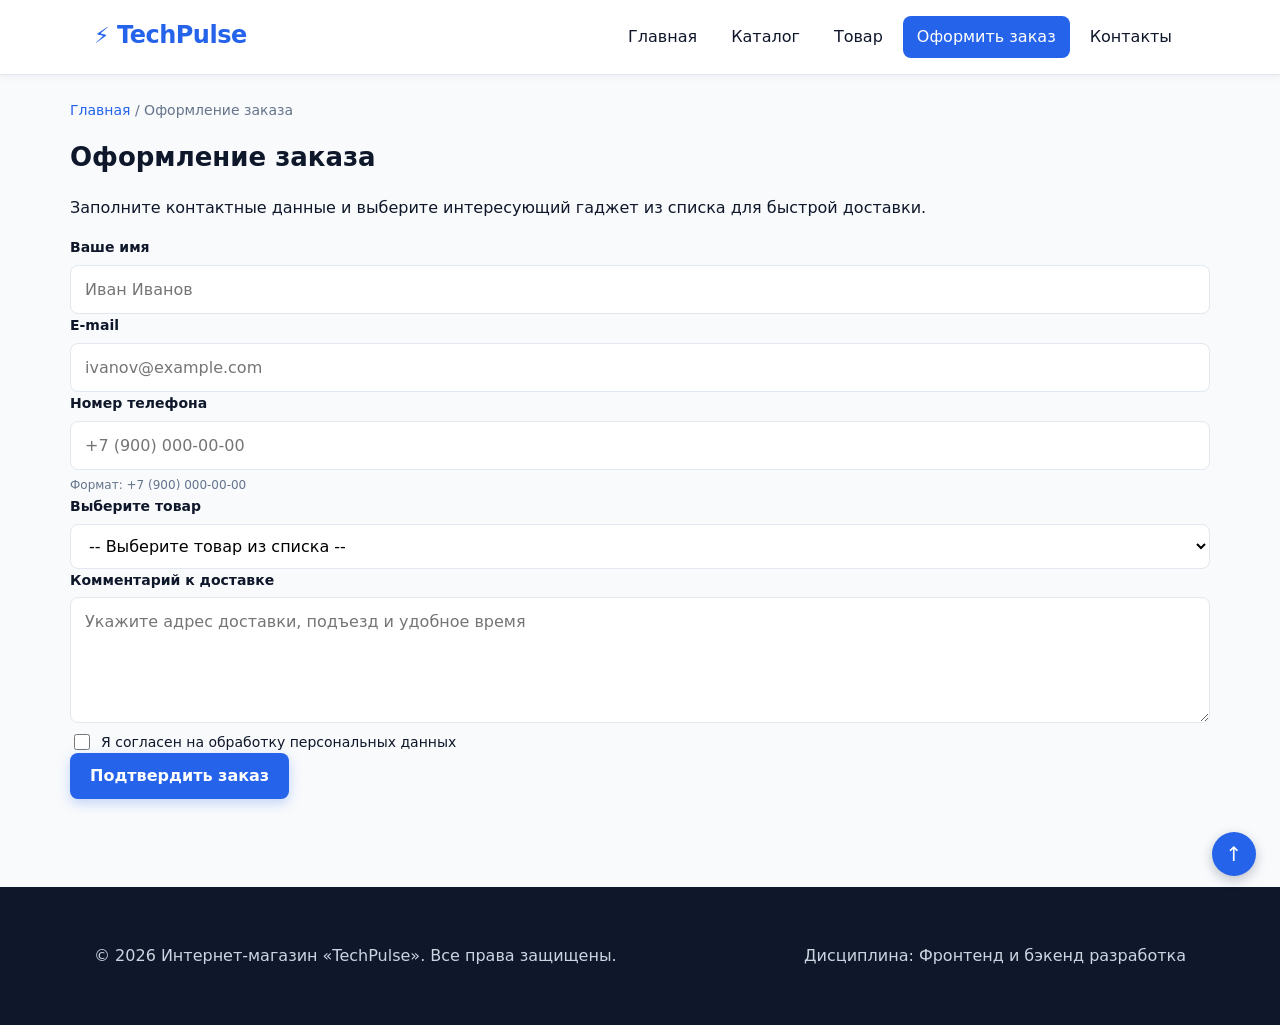
==== order.html @ 02a555d0 "feat: добавлена адаптивная верстка (КР №3)" ====
<!doctype html>
<html lang="ru">
  <head>
    <meta charset="UTF-8" />
    <meta name="viewport" content="width=device-width, initial-scale=1.0" />
    <meta
      name="description"
      content="Страница оформления онлайн-заказа в магазине TechPulse."
    />
    <title>Оформление заказа — TechPulse</title>
    <link rel="stylesheet" href="css/style.css" />
    <link rel="stylesheet" href="css/responsive.css" />
    <script src="js/main.js" defer></script>
  </head>
  <body>
    <header class="site-header">
      <div class="site-header__inner">
        <a class="site-header__logo" href="index.html">TechPulse</a>
        <nav class="site-nav" aria-label="Основная навигация">
          <ul class="site-nav__list">
            <li class="site-nav__item">
              <a class="site-nav__link" href="index.html">Главная</a>
            </li>
            <li class="site-nav__item">
              <a class="site-nav__link" href="catalog.html">Каталог</a>
            </li>
            <li class="site-nav__item">
              <a class="site-nav__link" href="product.html">Товар</a>
            </li>
            <li class="site-nav__item">
              <a class="site-nav__link site-nav__link--active" href="order.html"
                >Оформить заказ</a
              >
            </li>
            <li class="site-nav__item">
              <a class="site-nav__link" href="contacts.html">Контакты</a>
            </li>
          </ul>
        </nav>
      </div>
    </header>

    <main>
      <nav class="breadcrumbs" aria-label="Хлебные крошки">
        <a class="breadcrumbs__link" href="index.html">Главная</a>
        <span class="breadcrumbs__current">Оформление заказа</span>
      </nav>

      <section class="section order-page">
        <h1 class="section__title">Оформление заказа</h1>
        <p>
          Заполните контактные данные и выберите интересующий гаджет из списка
          для быстрой доставки.
        </p>

        <form
          class="order-form order-form--page"
          id="order-page-form"
          action="#"
          method="post"
          novalidate
        >
          <div class="order-form__field">
            <label class="order-form__label" for="page-order-name"
              >Ваше имя</label
            >
            <input
              class="order-form__input"
              id="page-order-name"
              name="name"
              type="text"
              placeholder="Иван Иванов"
              minlength="2"
              required
            />
          </div>

          <div class="order-form__field">
            <label class="order-form__label" for="page-order-email"
              >E-mail</label
            >
            <input
              class="order-form__input"
              id="page-order-email"
              name="email"
              type="email"
              placeholder="ivanov@example.com"
              required
            />
          </div>

          <div class="order-form__field">
            <label class="order-form__label" for="page-order-phone"
              >Номер телефона</label
            >
            <input
              class="order-form__input"
              id="page-order-phone"
              name="phone"
              type="tel"
              placeholder="+7 (900) 000-00-00"
              pattern="^\+7 \(\d{3}\) \d{3}-\d{2}-\d{2}$"
              required
            />
            <small class="order-form__help">Формат: +7 (900) 000-00-00</small>
          </div>

          <div class="order-form__field">
            <label class="order-form__label" for="page-order-product"
              >Выберите товар</label
            >
            <select
              class="order-form__select"
              id="page-order-product"
              name="product"
              required
            >
              <option value="">-- Выберите товар из списка --</option>
              <option value="1">Наушники Pulse Audio Pro (12 990 руб.)</option>
              <option value="2">Клавиатура KeyChronos K8 (8 490 руб.)</option>
              <option value="3">Смарт-часы ChronoFit X (9 990 руб.)</option>
              <option value="4">Мышь GlideMaster Pro (5 490 руб.)</option>
              <option value="5">Колонка BassBoom Mini (6 200 руб.)</option>
              <option value="6">Микрофон VoiceCast USB (7 900 руб.)</option>
            </select>
          </div>

          <div class="order-form__field order-form__field--wide">
            <label class="order-form__label" for="page-order-comment"
              >Комментарий к доставке</label
            >
            <textarea
              class="order-form__textarea"
              id="page-order-comment"
              name="comment"
              rows="4"
              placeholder="Укажите адрес доставки, подъезд и удобное время"
            ></textarea>
          </div>

          <div class="order-form__field order-form__field--checkbox">
            <label class="order-form__checkbox-label">
              <input
                class="order-form__checkbox"
                id="page-order-agreement"
                name="agreement"
                type="checkbox"
                required
              />
              Я согласен на обработку персональных данных
            </label>
          </div>

          <div class="order-form__actions">
            <button class="button button--primary" type="submit">
              Подтвердить заказ
            </button>
          </div>
        </form>
      </section>
    </main>

    <footer class="site-footer">
      <div class="site-footer__inner">
        <p>&copy; 2026 Интернет-магазин «TechPulse». Все права защищены.</p>
        <p>Дисциплина: Фронтенд и бэкенд разработка</p>
      </div>
    </footer>

    <a class="scroll-top-btn" href="#" aria-label="Наверх">↑</a>
    <p class="success-message" id="success-message" hidden>
      Форма успешно отправлена!
    </p>
  </body>
</html>
---- css/style.css ----
/* ===============================
   1. Переменные проекта
   =============================== */
:root {
  --color-bg: #f8fafc;
  --color-text: #0f172a;
  --color-muted: #64748b;
  --color-primary: #2563eb;
  --color-primary-dark: #1d4ed8;
  --color-border: #e2e8f0;
  --color-surface: #ffffff;
  --color-surface-accent: #eff6ff;
  --color-danger: #e11d48;
  --color-success: #16a34a;
  --color-success-bg: #f0fdf4;
  --color-white: #ffffff;

  --space-xs: 6px;
  --space-sm: 10px;
  --space-md: 16px;
  --space-lg: 24px;
  --space-xl: 40px;

  --radius-sm: 8px;
  --radius-md: 12px;
  --radius-lg: 18px;

  --shadow-sm: 0 2px 8px rgba(15, 23, 42, 0.05);
  --shadow-md: 0 10px 25px -5px rgba(15, 23, 42, 0.1);
  --shadow-lg: 0 20px 35px -10px rgba(37, 99, 235, 0.18);

  --container-width: 1140px;
}

/* ===============================
   2. Базовые стили
   =============================== */
* {
  box-sizing: border-box;
}

html {
  scroll-behavior: smooth;
}

body {
  margin: 0;
  font-family: 'Segoe UI', system-ui, -apple-system, Arial, sans-serif;
  line-height: 1.6;
  color: var(--color-text);
  background-color: var(--color-bg);
}

main {
  padding: var(--space-lg);
}

/* Подсветка целевого якоря */
:target {
  outline: 2px dashed var(--color-primary);
  outline-offset: 6px;
  border-radius: var(--radius-sm);
}

/* ===============================
   3. Блок кнопки (button)
   =============================== */
.button {
  display: inline-flex;
  align-items: center;
  justify-content: center;
  padding: 10px 20px;
  border: none;
  border-radius: var(--radius-sm);
  font: inherit;
  font-weight: 600;
  text-decoration: none;
  cursor: pointer;
  transition:
    background-color 0.2s ease,
    color 0.2s ease,
    transform 0.15s ease,
    box-shadow 0.2s ease;
}

.button:active {
  transform: translateY(1px);
}

.button--primary {
  color: var(--color-white);
  background-color: var(--color-primary);
  box-shadow: 0 4px 12px rgba(37, 99, 235, 0.25);
}

.button--primary:hover {
  background-color: var(--color-primary-dark);
  box-shadow: 0 6px 16px rgba(37, 99, 235, 0.35);
}

.button--secondary {
  color: var(--color-primary);
  background-color: var(--color-surface);
  border: 1.5px solid var(--color-primary);
}

.button--secondary:hover {
  color: var(--color-white);
  background-color: var(--color-primary);
}

.button:focus-visible {
  outline: 2px solid var(--color-primary);
  outline-offset: 3px;
}

.button:disabled,
.button--disabled {
  opacity: 0.6;
  cursor: not-allowed;
}

/* ===============================
   4. Шапка и навигация (site-header, site-nav)
   =============================== */
.site-header {
  background-color: var(--color-surface);
  border-bottom: 1px solid var(--color-border);
  box-shadow: var(--shadow-sm);
  position: sticky;
  top: 0;
  z-index: 50;
}

.site-header__inner {
  max-width: var(--container-width);
  margin: 0 auto;
  padding: var(--space-md) var(--space-lg);
  display: flex;
  flex-wrap: wrap;
  justify-content: space-between;
  align-items: center;
  gap: var(--space-md);
}

.site-header__logo {
  font-size: 24px;
  font-weight: 800;
  letter-spacing: -0.5px;
  color: var(--color-primary);
  text-decoration: none;
  display: inline-flex;
  align-items: center;
  gap: 8px;
  transition: opacity 0.2s ease;
}

.site-header__logo::before {
  content: '⚡';
  font-size: 22px;
}

.site-header__logo:hover {
  opacity: 0.85;
}

.site-nav__list {
  display: flex;
  flex-wrap: wrap;
  justify-content: center;
  align-items: center;
  gap: var(--space-xs);
  padding: 0;
  margin: 0;
  list-style: none;
}

.site-nav__item {
  margin-bottom: 0;
}

.site-nav__link {
  display: inline-block;
  padding: 8px 14px;
  color: var(--color-text);
  font-weight: 500;
  text-decoration: none;
  border-radius: var(--radius-sm);
  transition:
    background-color 0.2s ease,
    color 0.2s ease;
}

.site-nav__link:hover {
  color: var(--color-primary);
  background-color: var(--color-surface-accent);
}

.site-nav__link:focus-visible {
  outline: 2px solid var(--color-primary);
  outline-offset: 3px;
}

.site-nav__link--active {
  color: var(--color-white);
  background-color: var(--color-primary);
}

.site-nav__link--active:hover {
  color: var(--color-white);
  background-color: var(--color-primary-dark);
}

/* ===============================
   5. Хлебные крошки (breadcrumbs)
   =============================== */
.breadcrumbs {
  max-width: var(--container-width);
  margin: 0 auto var(--space-md);
  font-size: 14px;
  color: var(--color-muted);
}

.breadcrumbs__link {
  color: var(--color-primary);
  text-decoration: none;
  font-weight: 500;
}

.breadcrumbs__link:hover {
  text-decoration: underline;
}

.breadcrumbs__current::before {
  content: ' / ';
  color: var(--color-muted);
}

/* ===============================
   6. Основные компоненты страниц (hero, section, aside-info)
   =============================== */
.hero {
  max-width: var(--container-width);
  margin: 0 auto var(--space-xl);
  padding: var(--space-xl);
  background: linear-gradient(135deg, #1e3a8a 0%, #2563eb 60%, #3b82f6 100%);
  color: var(--color-white);
  border-radius: var(--radius-lg);
  box-shadow: var(--shadow-lg);
}

.hero__title {
  margin-top: 0;
  margin-bottom: var(--space-sm);
  font-size: clamp(28px, 4vw, 42px);
  line-height: 1.2;
}

.hero__text {
  max-width: 650px;
  margin-bottom: var(--space-lg);
  font-size: 18px;
  color: rgba(255, 255, 255, 0.9);
}

.hero .button--primary {
  background-color: var(--color-white);
  color: var(--color-primary);
}

.hero .button--primary:hover {
  background-color: #f1f5f9;
}

.section {
  max-width: var(--container-width);
  margin: 0 auto var(--space-xl);
}

.section__title {
  margin-top: 0;
  margin-bottom: var(--space-md);
  font-size: 26px;
}

.advantages-list {
  display: grid;
  grid-template-columns: repeat(auto-fit, minmax(230px, 1fr));
  gap: var(--space-md);
  padding: 0;
  list-style: none;
}

.advantages-list li {
  padding: var(--space-md);
  background-color: var(--color-surface);
  border: 1px solid var(--color-border);
  border-radius: var(--radius-md);
  box-shadow: var(--shadow-sm);
  font-weight: 500;
}

.advantages-list li::before {
  content: '✓ ';
  color: var(--color-primary);
  font-weight: 700;
}

.aside-info {
  max-width: var(--container-width);
  margin: 0 auto var(--space-xl);
  padding: var(--space-lg);
  border-left: 5px solid var(--color-primary);
  border-radius: 0 var(--radius-md) var(--radius-md) 0;
  background-color: var(--color-surface-accent);
  box-shadow: var(--shadow-sm);
}

.aside-info__title {
  margin-top: 0;
  color: var(--color-primary-dark);
}

.aside-info__text {
  margin-bottom: 0;
}

/* ===============================
   7. Карточки и сетка товаров (products-grid, product-card)
   =============================== */
.products-grid {
  display: grid;
  grid-template-columns: repeat(3, 1fr);
  gap: var(--space-lg);
  align-items: stretch; /* Растягивает все карточки в ряду до одинаковой высоты */
}

.product-card {
  display: flex;
  flex-direction: column;
  height: 100%;
  gap: var(--space-sm);
  padding: var(--space-md);
  border: 1px solid var(--color-border);
  border-radius: var(--radius-md);
  background-color: var(--color-surface);
  box-shadow: var(--shadow-sm);
  transition:
    border-color 0.25s ease,
    transform 0.25s ease,
    box-shadow 0.25s ease;
}

.product-card:hover {
  border-color: var(--color-primary);
  transform: translateY(-4px);
  box-shadow: var(--shadow-md);
}

.product-card__image {
  width: 100%;
  height: 210px;
  object-fit: cover;
  border-radius: var(--radius-sm);
  background-color: #f1f5f9;
  margin-bottom: var(--space-xs);
}

.product-card--featured {
  border: 2px solid var(--color-primary);
}

.product-card--discount {
  border: 2px solid var(--color-danger);
}

.product-card__title {
  margin: 0;
  font-size: 19px;
  line-height: 1.3;
  min-height: 2.6em; /* Резервирует место ровно под 2 строки, чтобы описание ниже начиналось на одном уровне */
  display: flex;
  align-items: flex-start;
  color: var(--color-text);
}

.product-card__description {
  margin: 0;
  font-size: 14px;
  line-height: 1.5;
  color: var(--color-muted);
  flex-grow: 1; /* Занимает всё свободное место, выравнивая блок цены внизу */
}

.product-card__price {
  margin: auto 0 var(--space-xs) 0; /* Прижимает цену к низу на одну линию во всех карточках */
  font-size: 18px;
  font-weight: 800;
  color: var(--color-text);
}

.product-card--discount .product-card__price {
  color: var(--color-danger);
}

.product-card__button {
  align-self: stretch;
  text-align: center;
}

/* ===============================
   8. Страница каталога и фильтры (catalog-layout, catalog-filters, filters-form)
   =============================== */
.catalog-layout {
  max-width: var(--container-width);
  margin: 0 auto var(--space-xl);
  display: grid;
  grid-template-columns: 270px 1fr;
  grid-template-areas: 'filters products';
  gap: var(--space-lg);
  align-items: start;
}

.catalog-filters {
  grid-area: filters;
  padding: var(--space-lg);
  border: 1px solid var(--color-border);
  border-radius: var(--radius-md);
  background-color: var(--color-surface);
  box-shadow: var(--shadow-sm);
}

.catalog-filters__title {
  margin-top: 0;
  font-size: 20px;
}

.catalog-products {
  grid-area: products;
}

.catalog-products__title {
  margin-top: 0;
}

.filters-form {
  display: grid;
  gap: var(--space-md);
}

.filters-form__group {
  margin: 0;
  padding: var(--space-md);
  border: 1px solid var(--color-border);
  border-radius: var(--radius-sm);
  background-color: var(--color-bg);
}

.filters-form__legend {
  font-weight: 700;
  padding: 0 6px;
}

.filters-form__label {
  display: flex;
  align-items: center;
  gap: 8px;
  margin-bottom: var(--space-sm);
  cursor: pointer;
  font-size: 14px;
}

.filters-form__input {
  width: 100%;
  padding: 8px 12px;
  border: 1px solid var(--color-border);
  border-radius: var(--radius-sm);
  font: inherit;
  background-color: var(--color-surface);
  margin-bottom: var(--space-xs);
}

/* ===============================
   9. Модальное окно и форма заявки (order-dialog, order-form)
   =============================== */
.order-dialog {
  width: min(100% - 32px, 540px);
  padding: var(--space-xl);
  border: none;
  border-radius: var(--radius-lg);
  box-shadow: var(--shadow-md);
}

.order-dialog::backdrop {
  background-color: rgba(15, 23, 42, 0.6);
  backdrop-filter: blur(3px);
}

.order-dialog__title {
  margin-top: 0;
}

.order-form__field {
  margin-bottom: var(--space-md);
}

.order-form__label {
  display: block;
  margin-bottom: var(--space-xs);
  font-weight: 600;
  font-size: 14px;
}

.order-form__input,
.order-form__select,
.order-form__textarea {
  width: 100%;
  padding: 11px 14px;
  border: 1px solid var(--color-border);
  border-radius: var(--radius-sm);
  font: inherit;
  background-color: var(--color-surface);
  transition: border-color 0.2s ease, box-shadow 0.2s ease;
}

.order-form__checkbox-label {
  display: flex;
  align-items: center;
  gap: 8px;
  cursor: pointer;
  font-size: 14px;
}

.order-form__checkbox {
  width: 16px;
  height: 16px;
}

.order-form__help {
  display: block;
  margin-top: var(--space-xs);
  color: var(--color-muted);
  font-size: 12px;
}

.order-form__input:hover,
.order-form__select:hover,
.order-form__textarea:hover {
  border-color: var(--color-primary);
}

.order-form__input:focus-visible,
.order-form__select:focus-visible,
.order-form__textarea:focus-visible {
  outline: none;
  border-color: var(--color-primary);
  box-shadow: 0 0 0 3px rgba(37, 99, 235, 0.2);
}

[aria-invalid='true'] {
  border-color: var(--color-danger);
}

.order-form__actions {
  display: flex;
  gap: var(--space-md);
  margin-top: var(--space-lg);
}

/* Сообщение об успешной отправке */
.success-message {
  max-width: var(--container-width);
  margin: var(--space-lg) auto;
  padding: var(--space-md) var(--space-lg);
  border-left: 4px solid var(--color-success);
  border-radius: var(--radius-sm);
  background-color: var(--color-success-bg);
  font-weight: 600;
  color: var(--color-success);
}

/* ===============================
   10. Подвал сайта (site-footer)
   =============================== */
.site-footer {
  background-color: #0f172a;
  color: #cbd5e1;
  margin-top: var(--space-xl);
}

.site-footer__inner {
  max-width: var(--container-width);
  margin: 0 auto;
  padding: var(--space-xl) var(--space-lg);
  display: flex;
  flex-wrap: wrap;
  justify
---- css/responsive.css ----
/* ==========================================================================
   Адаптивные стили для контрольной работы №3.
   Подход: Mobile First.
   Базовые стили рассчитаны на мобильный экран.
   Расширения добавляются через min-width медиазапросы.
   ========================================================================== */

/* ==========================================================================
   1. Базовые правила (Mobile First)
   ========================================================================== */
*,
*::before,
*::after {
  box-sizing: border-box;
}

html {
  scroll-behavior: smooth;
}

img,
video,
picture {
  max-width: 100%;
  height: auto;
}

body {
  overflow-x: hidden; /* временная защита от горизонтального скролла */
}

/* ==========================================================================
   2. Основные контейнеры и отступы
   ========================================================================== */
main {
  padding: var(--space-md);
}

/* Секции и крупные блоки: уменьшаем вертикальные отступы на мобильном */
.section,
.hero,
.aside-info {
  margin-bottom: var(--space-lg);
}

/* ==========================================================================
   3. Шапка и навигация
   ========================================================================== */
.site-header {
  position: static; /* на мобильном отключаем sticky */
}

.site-header__inner {
  flex-direction: column;
  align-items: stretch;
  gap: var(--space-sm);
  padding: var(--space-sm) var(--space-md);
}

.site-header__logo {
  align-self: flex-start;
}

.site-nav {
  width: 100%;
}

.site-nav__list {
  flex-direction: column;
  align-items: stretch;
  gap: 4px;
}

.site-nav__link {
  display: block;
  padding: 12px 14px; /* удобная зона нажатия */
}

/* ==========================================================================
   4. Hero-блок
   ========================================================================== */
.hero {
  padding: clamp(24px, 6vw, var(--space-xl));
}

.hero__title {
  font-size: clamp(24px, 5vw + 8px, 42px);
}

.hero__text {
  font-size: clamp(15px, 1.2vw + 10px, 18px);
  margin-bottom: var(--space-md);
}

/* ==========================================================================
   5. Сетка карточек товаров
   ========================================================================== */
.products-grid {
  grid-template-columns: 1fr;
  gap: var(--space-md);
}

.product-card__image {
  width: 100%;
  height: auto;
  aspect-ratio: 3 / 2;
  object-fit: cover;
}

/* ==========================================================================
   6. Каталог и боковой фильтр
   ========================================================================== */
.catalog-layout {
  display: grid;
  grid-template-columns: 1fr;
  grid-template-areas:
    'products'
    'filters';
  gap: var(--space-md);
}

.catalog-filters {
  padding: var(--space-md);
}

/* ==========================================================================
   7. Форма заявки
   ========================================================================== */
.order-dialog {
  width: calc(100% - 24px);
  padding: var(--space-lg);
}

.order-form__field,
.order-form__actions {
  margin-top: 0;
  margin-bottom: 0;
}

.order-form__input,
.order-form__select,
.order-form__textarea {
  width: 100%;
  min-height: 44px;
  font-size: 16px; /* предотвращает автозум на iOS */
}

.order-form__actions {
  flex-direction: column;
}

.order-form__actions .button {
  width: 100%;
}

/* ==========================================================================
   8. Таблица характеристик
   ========================================================================== */
.table-wrapper {
  overflow-x: auto;
  -webkit-overflow-scrolling: touch;
  margin-block: var(--space-md);
}

.product-table {
  width: 100%;
  min-width: 560px;
  border-collapse: collapse;
}

/* ==========================================================================
   9. Кнопка «Наверх» (класс есть в HTML, но не был оформлен в style.css)
   ========================================================================== */
.scroll-top-btn {
  position: fixed;
  right: 16px;
  bottom: 16px;
  width: 44px;
  height: 44px;
  display: inline-flex;
  align-items: center;
  justify-content: center;
  border-radius: 50%;
  background-color: var(--color-primary, #2563eb);
  color: var(--color-white, #fff);
  text-decoration: none;
  font-size: 20px;
  line-height: 1;
  box-shadow: 0 4px 12px rgba(15, 23, 42, 0.25);
  z-index: 40;
}

/* ==========================================================================
   10. Планшет (min-width: 768px)
   ========================================================================== */
@media (min-width: 768px) {
  main {
    padding: var(--space-lg);
  }

  .site-header {
    position: sticky;
    top: 0;
    z-index: 100;
  }

  .site-header__inner {
    flex-direction: row;
    flex-wrap: wrap;
    justify-content: space-between;
    align-items: center;
    padding: var(--space-md) var(--space-lg);
  }

  .site-nav {
    width: auto;
  }

  .site-nav__list {
    flex-direction: row;
    flex-wrap: wrap;
    align-items: center;
    gap: var(--space-xs);
  }

  .site-nav__link {
    padding: 8px 14px;
  }

  .products-grid {
    grid-template-columns: repeat(2, minmax(0, 1fr));
    gap: var(--space-lg);
  }

  .catalog-layout {
    grid-template-columns: 270px minmax(0, 1fr);
    grid-template-areas: 'filters products';
    align-items: start;
  }

  .catalog-filters {
    padding: var(--space-lg);
  }

  /* Форма — 2 колонки */
  .order-form {
    grid-template-columns: repeat(2, minmax(0, 1fr));
  }

  .order-form__field--wide,
  .order-form__field--checkbox,
  .order-form__actions {
    grid-column: 1 / -1;
  }

  .order-form__actions {
    flex-direction: row;
  }

  .order-form__actions .button {
    width: auto;
  }

  .scroll-top-btn {
    right: 24px;
    bottom: 24px;
  }
}

/* ==========================================================================
   11. Desktop (min-width: 1024px)
   ========================================================================== */
@media (min-width: 1024px) {
  .products-grid {
    grid-template-columns: repeat(3, minmax(0, 1fr));
  }

  .catalog-layout {
    grid-template-columns: 270px minmax(0, 1fr);
  }
}

/* ==========================================================================
   Примечание.
   В style.css правило .site-footer__inner обрывается на свойстве `justify`
   (видимо, файл был частично потерян при копировании).
   Дополняем его здесь, чтобы подвал выглядел корректно.
   ========================================================================== */
.site-footer__inner {
  justify-content: space-between;
  align-items: center;
}
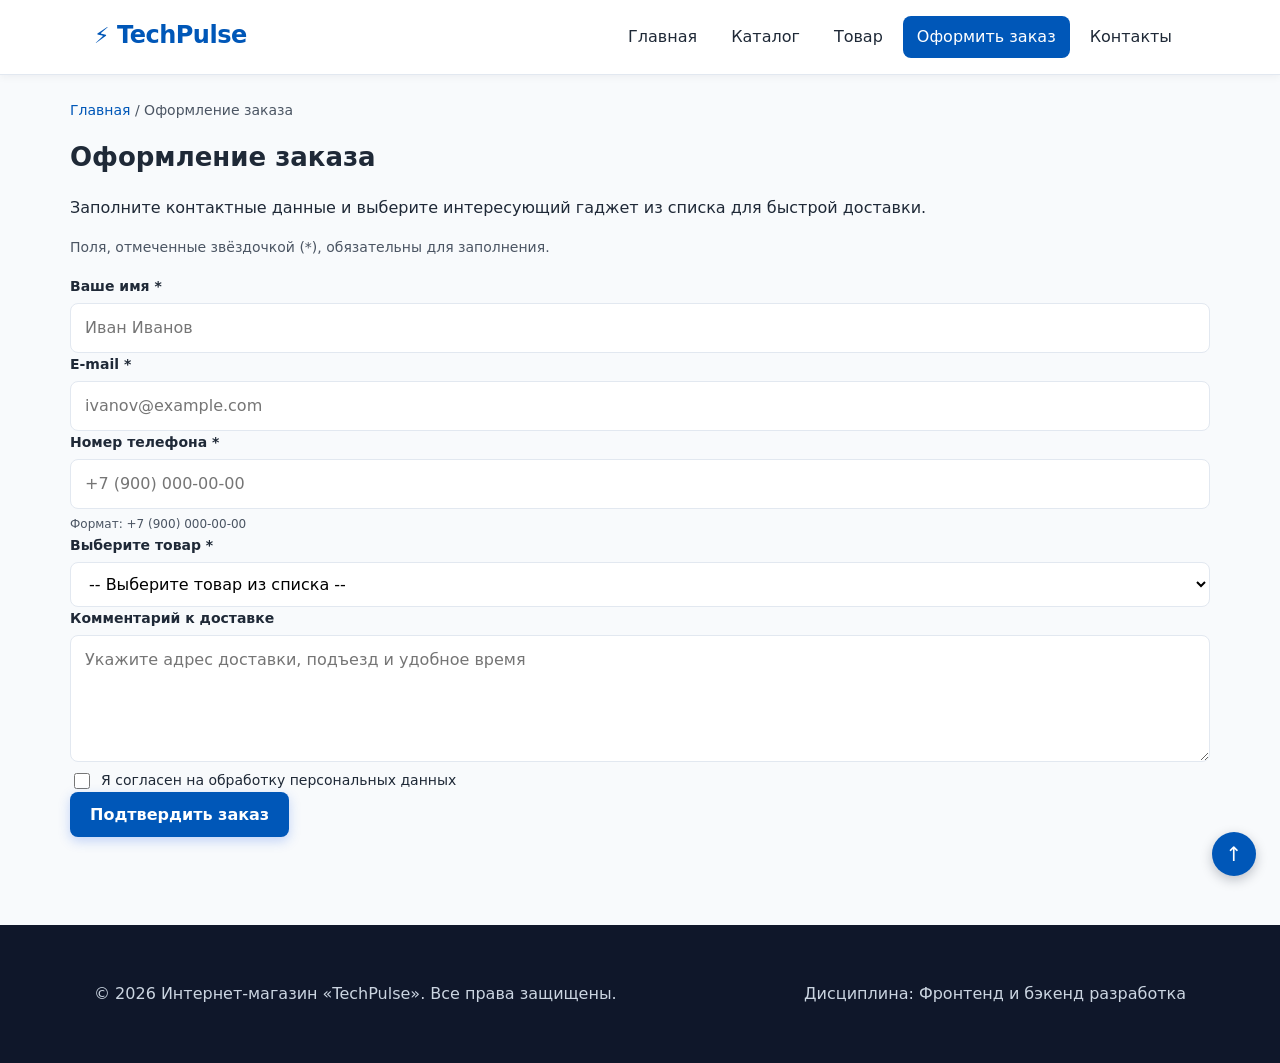
==== commit 4a1a6314: "feat: выполнен A11y-аудит и исправлены проблемы доступности" ====
--- a/order.html
+++ b/order.html
@@ -52,7 +52,16 @@
           Заполните контактные данные и выберите интересующий гаджет из списка
           для быстрой доставки.
         </p>
-
+        <p
+          class="form-note"
+          style="
+            font-size: 14px;
+            color: var(--color-muted);
+            margin-bottom: var(--space-md);
+          "
+        >
+          Поля, отмеченные звёздочкой (*), обязательны для заполнения.
+        </p>
         <form
           class="order-form order-form--page"
           id="order-page-form"
@@ -62,7 +71,7 @@
         >
           <div class="order-form__field">
             <label class="order-form__label" for="page-order-name"
-              >Ваше имя</label
+              >Ваше имя *</label
             >
             <input
               class="order-form__input"
@@ -77,7 +86,7 @@
 
           <div class="order-form__field">
             <label class="order-form__label" for="page-order-email"
-              >E-mail</label
+              >E-mail *</label
             >
             <input
               class="order-form__input"
@@ -91,7 +100,7 @@
 
           <div class="order-form__field">
             <label class="order-form__label" for="page-order-phone"
-              >Номер телефона</label
+              >Номер телефона *</label
             >
             <input
               class="order-form__input"
@@ -107,7 +116,7 @@
 
           <div class="order-form__field">
             <label class="order-form__label" for="page-order-product"
-              >Выберите товар</label
+              >Выберите товар *</label
             >
             <select
               class="order-form__select"
--- a/css/responsive.css
+++ b/css/responsive.css
@@ -290,3 +290,45 @@
   justify-content: space-between;
   align-items: center;
 }
+/* ==========================================================================
+   Практика 13: Доступность (A11y)
+   ========================================================================== */
+
+/* 1. Видимый фокус для всех интерактивных элементов */
+:focus-visible,
+.site-nav__link:focus-visible,
+.button:focus-visible,
+.order-form__input:focus-visible,
+.order-form__textarea:focus-visible,
+.order-form__select:focus-visible,
+.scroll-top-btn:focus-visible {
+  outline: 3px solid var(--color-primary, #0057b8) !important;
+  outline-offset: 3px !important;
+}
+
+/* 2. Кнопка "Перейти к содержимому" (Skip Link) */
+.skip-link {
+  position: absolute;
+  left: 16px;
+  top: -100px;
+  z-index: 1000;
+  padding: 8px 12px;
+  color: #ffffff;
+  background-color: #111111;
+  border-radius: 6px;
+  text-decoration: none;
+  transition: top 0.2s ease;
+}
+
+.skip-link:focus,
+.skip-link:focus-visible {
+  top: 16px;
+}
+
+/* 3. Улучшение контрастности текста (по методичке) */
+:root {
+  --color-text: #1f2937;
+  --color-muted: #4b5563;
+  --color-primary: #0057b8;
+  --color-danger: #b00020;
+}
